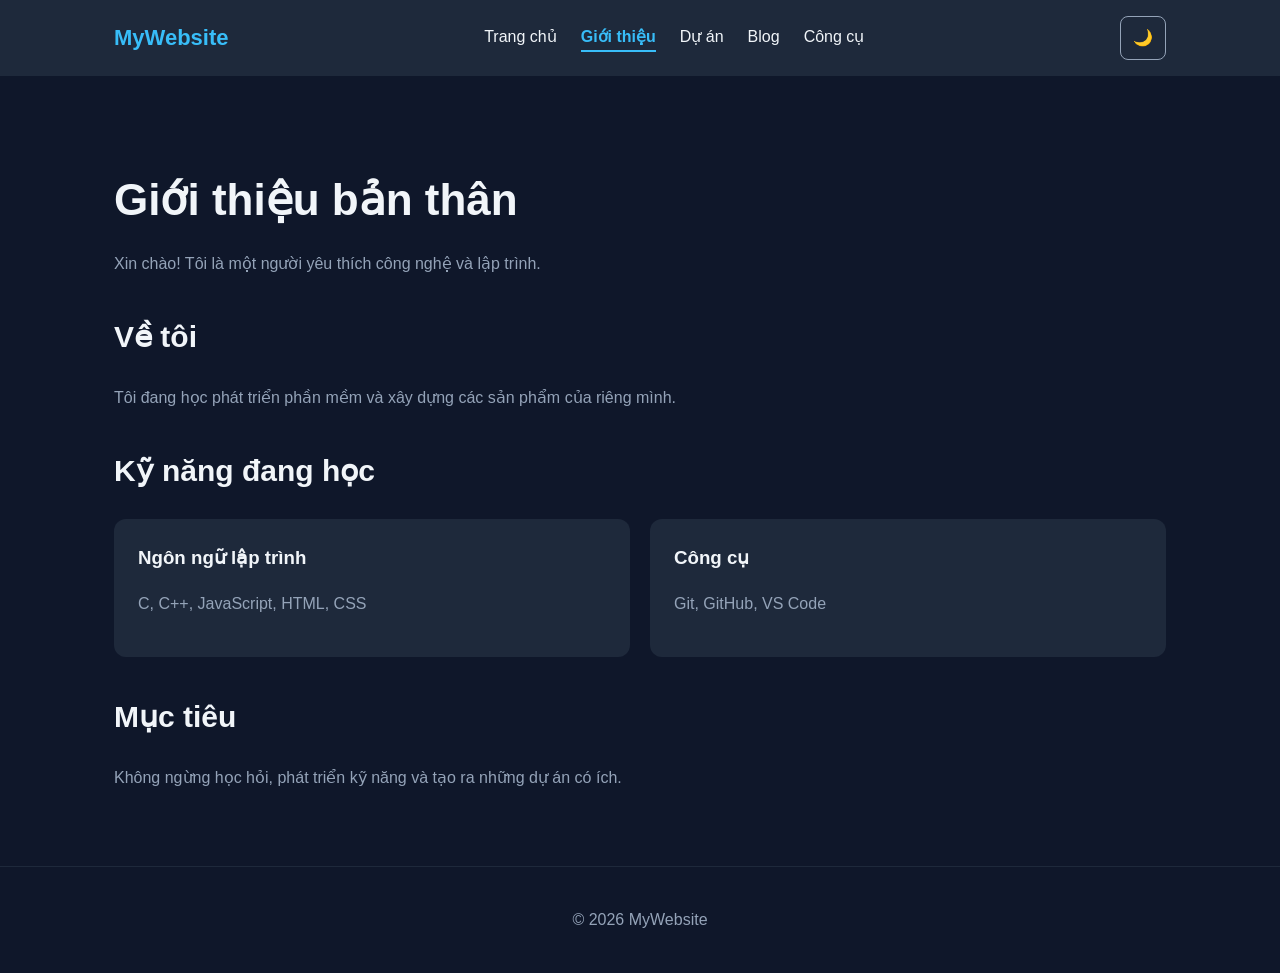
==== pages/about.html @ e5d515a2 "them cac page, cap nhat frontend va backend phu hop" ====
<!DOCTYPE html>
<html lang="vi">
<head>
    <meta charset="UTF-8">
    <meta name="viewport"
          content="width=device-width, initial-scale=1.0">
    <title>Giới thiệu | MyWebsite</title>
    <link rel="stylesheet" href="../css/style.css">
    <script src="../js/main.js" defer></script>
</head>
<body>
    <header class="header">
        <nav class="navbar" aria-label="Điều hướng chính">
            <a href="../index.html" class="logo">MyWebsite</a>

            <div class="nav-links">
                <a href="../index.html">Trang chủ</a>
                <a href="about.html">Giới thiệu</a>
                <a href="projects.html">Dự án</a>
                <a href="blog.html">Blog</a>
                <a href="tools.html">Công cụ</a>
            </div>

            <button id="theme-toggle"
                    type="button"
                    aria-label="Đổi giao diện">🌙</button>
        </nav>
    </header>

    <main class="section page-content">
        <h1>Giới thiệu bản thân</h1>
        <p>
            Xin chào! Tôi là một người yêu thích
            công nghệ và lập trình.
        </p>

        <h2>Về tôi</h2>
        <p>
            Tôi đang học phát triển phần mềm
            và xây dựng các sản phẩm của riêng mình.
        </p>

        <h2>Kỹ năng đang học</h2>
        <div class="card-grid">
            <article class="card">
                <h3>Ngôn ngữ lập trình</h3>
                <p>C, C++, JavaScript, HTML, CSS</p>
            </article>

            <article class="card">
                <h3>Công cụ</h3>
                <p>Git, GitHub, VS Code</p>
            </article>
        </div>

        <h2>Mục tiêu</h2>
        <p>
            Không ngừng học hỏi, phát triển kỹ năng
            và tạo ra những dự án có ích.
        </p>
    </main>

    <footer class="footer">
        <p>© <span id="year"></span> MyWebsite</p>
    </footer>
</body>
</html>
---- css/style.css ----
:root {
    --bg: #0f172a;
    --surface: #1e293b;
    --text: #f1f5f9;
    --muted: #94a3b8;
    --accent: #38bdf8;
}

body.light {
    --bg: #f8fafc;
    --surface: #e2e8f0;
    --text: #0f172a;
    --muted: #475569;
    --accent: #0284c7;
}

* {
    box-sizing: border-box;
}

html {
    scroll-behavior: smooth;
    scroll-padding-top: 90px;
}

body {
    margin: 0;
    font-family: Arial, sans-serif;
    background: var(--bg);
    color: var(--text);
    line-height: 1.6;
    transition: background 0.2s, color 0.2s;
}

a {
    color: inherit;
    text-decoration: none;
}

button, textarea {
    font: inherit;
}

/* Thanh điều hướng */
.header {
    position: sticky;
    top: 0;
    z-index: 10;
    background: var(--surface);
}

.navbar {
    max-width: 1100px;
    margin: auto;
    padding: 16px 24px;
    display: flex;
    align-items: center;
    justify-content: space-between;
    gap: 20px;
}

.logo {
    font-size: 22px;
    font-weight: bold;
    color: var(--accent);
}

.nav-links {
    display: flex;
    gap: 24px;
}

.nav-links a:hover {
    color: var(--accent);
}

#theme-toggle {
    border: 1px solid var(--muted);
    border-radius: 8px;
    background: transparent;
    color: var(--text);
    padding: 8px 12px;
    cursor: pointer;
}

/* Trang chủ */
.hero {
    min-height: 75vh;
    padding: 80px 24px;
    display: flex;
    flex-direction: column;
    align-items: center;
    justify-content: center;
    text-align: center;
}

.hero h1 {
    font-size: clamp(32px, 5vw, 56px);
    margin-bottom: 12px;
}

.hero span {
    color: var(--accent);
}

.hero p {
    max-width: 650px;
    color: var(--muted);
}

.btn {
    display: inline-block;
    padding: 12px 24px;
    margin-top: 20px;
    background: var(--accent);
    color: var(--bg);
    border-radius: 8px;
    font-weight: bold;
}

/* Các phần nội dung */
.section {
    max-width: 1100px;
    min-height: 250px;
    margin: auto;
    padding: 60px 24px;
}

.section h2 {
    font-size: 30px;
    margin-bottom: 24px;
}

.card-grid {
    display: grid;
    grid-template-columns: repeat(2, minmax(0, 1fr));
    gap: 20px;
}

.card {
    padding: 24px;
    background: var(--surface);
    border-radius: 12px;
}

.card h3 {
    margin-top: 0;
}

.card p {
    color: var(--muted);
}

textarea {
    width: 100%;
    min-height: 110px;
    padding: 12px;
    border: 1px solid var(--muted);
    border-radius: 8px;
    background: var(--bg);
    color: var(--text);
    resize: vertical;
}

.footer {
    text-align: center;
    padding: 24px;
    color: var(--muted);
    border-top: 1px solid var(--surface);
}

/* Giao diện điện thoại */
@media (max-width: 650px) {
    .navbar {
        flex-wrap: wrap;
    }

    .nav-links {
        order: 3;
        width: 100%;
        justify-content: center;
        gap: 14px;
        flex-wrap: wrap;
        font-size: 14px;
    }

    .card-grid {
        grid-template-columns: 1fr;
    }

    .hero {
        min-height: 60vh;
    }
}

@media (prefers-reduced-motion: reduce) {
    html {
        scroll-behavior: auto;
    }
}

/* Nội dung của các trang con */
.page-content {
    min-height: calc(100vh - 200px);
}

.page-content > h1 {
    font-size: clamp(32px, 5vw, 44px);
    margin-bottom: 12px;
}

.page-content > h2 {
    margin-top: 36px;
}

.page-content > p {
    color: var(--muted);
    max-width: 750px;
}

/* Thẻ dự án và bài viết */
.card {
    transition: transform 0.2s ease,
                box-shadow 0.2s ease;
}

.card-link {
    display: block;
}

.card-link:hover {
    transform: translateY(-4px);
    box-shadow: 0 8px 24px #00000020;
}

/* Nhãn công nghệ */
.tag {
    display: inline-block;
    padding: 4px 10px;
    margin: 4px 4px 0 0;
    background: var(--bg);
    color: var(--accent);
    border-radius: 6px;
    font-size: 13px;
}

/* Đánh dấu trang đang truy cập */
.nav-links a.active {
    color: var(--accent);
    font-weight: bold;
    border-bottom: 2px solid var(--accent);
}

/* Hiển thị khi dùng bàn phím */
a:focus-visible,
button:focus-visible,
textarea:focus-visible {
    outline: 2px solid var(--accent);
    outline-offset: 4px;
}

/* Giảm chuyển động theo tùy chọn hệ thống */
@media (prefers-reduced-motion: reduce) {
    .card {
        transition: none;
    }
}
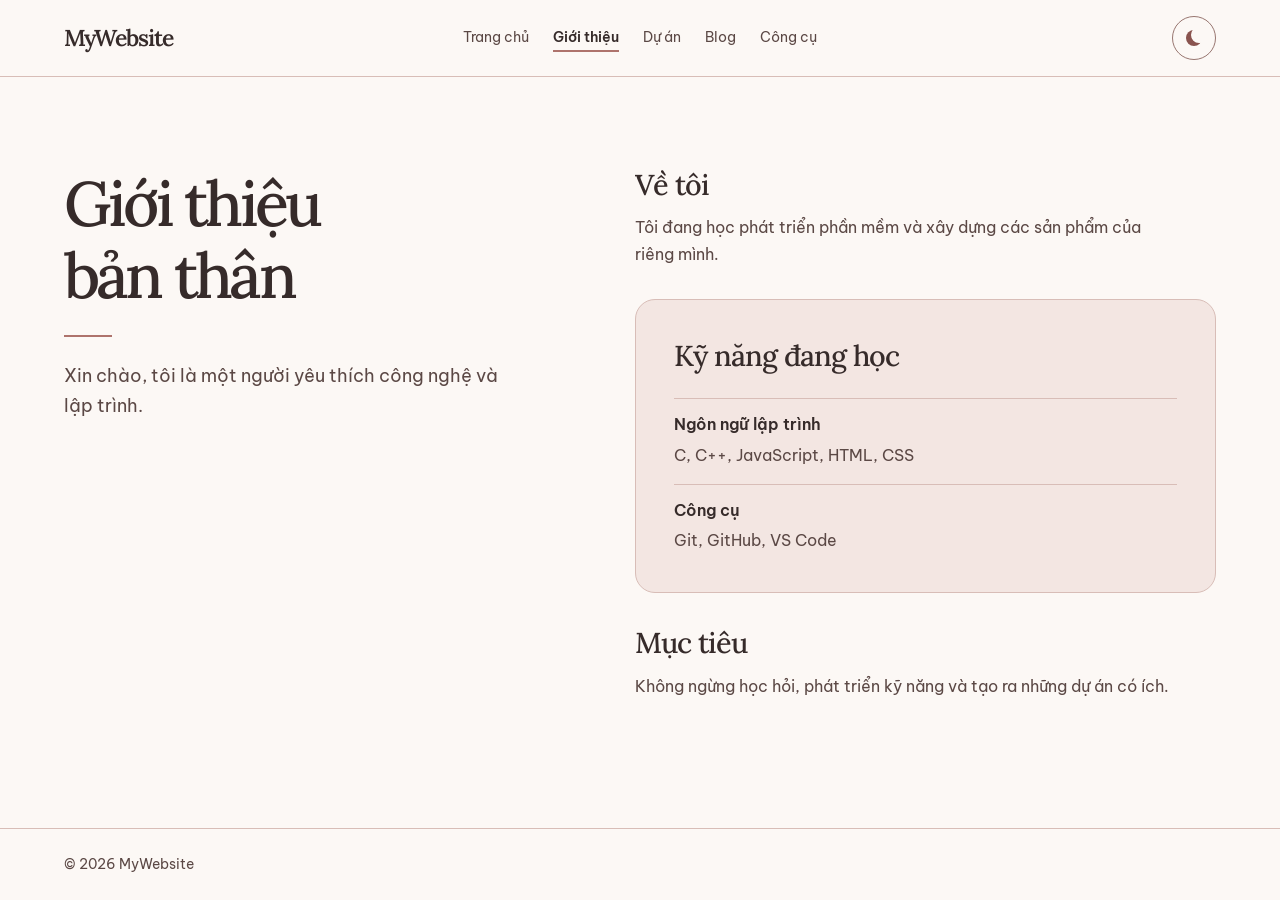
==== commit e181e312: "codex design lai" ====
--- a/pages/about.html
+++ b/pages/about.html
@@ -2,66 +2,73 @@
 <html lang="vi">
 <head>
     <meta charset="UTF-8">
-    <meta name="viewport"
-          content="width=device-width, initial-scale=1.0">
+    <meta name="viewport" content="width=device-width, initial-scale=1">
+    <meta name="description" content="Giới thiệu về tôi, các kỹ năng tôi đang học và mục tiêu của tôi.">
     <title>Giới thiệu | MyWebsite</title>
     <link rel="stylesheet" href="../css/style.css">
-    <script src="../js/main.js" defer></script>
+    <script src="../js/main.js"></script>
 </head>
 <body>
+    <a class="skip-link" href="#main">Đến nội dung chính</a>
+
     <header class="header">
-        <nav class="navbar" aria-label="Điều hướng chính">
+        <nav class="navbar wrap" aria-label="Điều hướng chính">
             <a href="../index.html" class="logo">MyWebsite</a>
 
             <div class="nav-links">
                 <a href="../index.html">Trang chủ</a>
-                <a href="about.html">Giới thiệu</a>
+                <a href="about.html" aria-current="page">Giới thiệu</a>
                 <a href="projects.html">Dự án</a>
                 <a href="blog.html">Blog</a>
                 <a href="tools.html">Công cụ</a>
             </div>
 
-            <button id="theme-toggle"
-                    type="button"
-                    aria-label="Đổi giao diện">🌙</button>
+            <button id="theme-toggle" class="theme-toggle" type="button"
+                    aria-label="Chế độ tối" aria-pressed="false" hidden>
+                <span class="theme-icon" aria-hidden="true"></span>
+            </button>
         </nav>
     </header>
 
-    <main class="section page-content">
-        <h1>Giới thiệu bản thân</h1>
-        <p>
-            Xin chào! Tôi là một người yêu thích
-            công nghệ và lập trình.
-        </p>
+    <main id="main" class="page wrap" tabindex="-1">
+        <section class="page-layout" aria-labelledby="page-title">
+            <div class="page-intro" data-enter>
+                <h1 id="page-title">Giới thiệu bản thân</h1>
+                <p class="lead">Xin chào, tôi là một người yêu thích công nghệ và lập trình.</p>
+            </div>
 
-        <h2>Về tôi</h2>
-        <p>
-            Tôi đang học phát triển phần mềm
-            và xây dựng các sản phẩm của riêng mình.
-        </p>
+            <div class="page-details">
+                <section class="editorial-entry">
+                    <h2>Về tôi</h2>
+                    <p>Tôi đang học phát triển phần mềm và xây dựng các sản phẩm của riêng mình.</p>
+                </section>
 
-        <h2>Kỹ năng đang học</h2>
-        <div class="card-grid">
-            <article class="card">
-                <h3>Ngôn ngữ lập trình</h3>
-                <p>C, C++, JavaScript, HTML, CSS</p>
-            </article>
+                <section class="panel editorial-entry">
+                    <h2>Kỹ năng đang học</h2>
+                    <dl class="skill-list">
+                        <div>
+                            <dt>Ngôn ngữ lập trình</dt>
+                            <dd>C, C++, JavaScript, HTML, CSS</dd>
+                        </div>
+                        <div>
+                            <dt>Công cụ</dt>
+                            <dd>Git, GitHub, VS Code</dd>
+                        </div>
+                    </dl>
+                </section>
 
-            <article class="card">
-                <h3>Công cụ</h3>
-                <p>Git, GitHub, VS Code</p>
-            </article>
-        </div>
-
-        <h2>Mục tiêu</h2>
-        <p>
-            Không ngừng học hỏi, phát triển kỹ năng
-            và tạo ra những dự án có ích.
-        </p>
+                <section class="editorial-entry">
+                    <h2>Mục tiêu</h2>
+                    <p>Không ngừng học hỏi, phát triển kỹ năng và tạo ra những dự án có ích.</p>
+                </section>
+            </div>
+        </section>
     </main>
 
     <footer class="footer">
-        <p>© <span id="year"></span> MyWebsite</p>
+        <div class="wrap">
+            <p>© <span id="year"></span> MyWebsite</p>
+        </div>
     </footer>
 </body>
 </html>
--- a/css/style.css
+++ b/css/style.css
@@ -1,268 +1,492 @@
-
-:root {
-    --bg: #0f172a;
-    --surface: #1e293b;
-    --text: #f1f5f9;
-    --muted: #94a3b8;
-    --accent: #38bdf8;
-}
-
-body.light {
-    --bg: #f8fafc;
-    --surface: #e2e8f0;
-    --text: #0f172a;
-    --muted: #475569;
-    --accent: #0284c7;
-}
-
-* {
-    box-sizing: border-box;
-}
-
-html {
-    scroll-behavior: smooth;
-    scroll-padding-top: 90px;
-}
-
-body {
-    margin: 0;
-    font-family: Arial, sans-serif;
-    background: var(--bg);
-    color: var(--text);
-    line-height: 1.6;
-    transition: background 0.2s, color 0.2s;
-}
-
-a {
-    color: inherit;
+/* Hallmark · shape: notebook contents · genre: editorial · theme: custom, Muted Rose (by request) · redesign: full · job: explore
+ * paper: #FCF8F5 · accent: #AE736C · display: Lora · body: Be Vietnam Pro · hero: greeting (home), introduction (inner pages)
+ * nav: edge-aligned · footer: colophon · imagery: live counter · signature: rose contents page · axes: light/roman-serif/warm · posture: restrained · v2.0.0 */
+/* Hallmark · pre-emit critique: P4 H5 E4 S4 R5 V4 · weakest: specificity; the existing four destinations form the contents page and the Tools page shows the working counter. */
+@import url("./fonts.css");
+@import url("./tokens.css");
+@import url("./base.css");
+
+.header {
+    border-block-end: 1px solid var(--color-rule);
+}
+
+.navbar {
+    display: grid;
+    grid-template-columns: 1fr auto 1fr;
+    align-items: center;
+    gap: var(--space-6);
+    min-block-size: 76px;
+}
+
+.logo {
+    justify-self: start;
+    display: inline-flex;
+    align-items: center;
+    min-block-size: var(--target);
+    font-family: var(--font-display);
+    font-size: 1.4375rem;
+    font-weight: 600;
+    letter-spacing: -0.045em;
     text-decoration: none;
-}
-
-button, textarea {
-    font: inherit;
-}
-
-/* Thanh điều hướng */
-.header {
-    position: sticky;
-    top: 0;
-    z-index: 10;
-    background: var(--surface);
-}
-
-.navbar {
-    max-width: 1100px;
-    margin: auto;
-    padding: 16px 24px;
-    display: flex;
-    align-items: center;
-    justify-content: space-between;
-    gap: 20px;
-}
-
-.logo {
-    font-size: 22px;
-    font-weight: bold;
-    color: var(--accent);
 }
 
 .nav-links {
     display: flex;
-    gap: 24px;
-}
-
-.nav-links a:hover {
-    color: var(--accent);
-}
-
-#theme-toggle {
-    border: 1px solid var(--muted);
-    border-radius: 8px;
+    align-items: center;
+    flex-wrap: wrap;
+    gap: var(--space-1) var(--space-6);
+}
+
+.nav-links a {
+    position: relative;
+    display: inline-flex;
+    align-items: center;
+    min-block-size: var(--target);
+    color: var(--color-muted);
+    font-size: var(--text-small);
+    text-decoration: none;
+}
+
+.nav-links a::after {
+    position: absolute;
+    inset: auto 0 var(--space-2);
+    border-block-end: 2px solid var(--color-accent);
+    content: "";
+    transform: scaleX(0);
+    transform-origin: left;
+    transition: transform var(--duration) var(--ease-out);
+}
+
+.nav-links a[aria-current="page"] {
+    color: var(--color-ink);
+    font-weight: 600;
+}
+
+.nav-links a:is([aria-current="page"], :focus-visible)::after {
+    transform: scaleX(1);
+}
+
+.theme-toggle {
+    justify-self: end;
+    display: grid;
+    place-items: center;
+    inline-size: var(--target);
+    block-size: var(--target);
+    padding: 0;
+    border: 1px solid var(--color-control);
+    border-radius: 50%;
     background: transparent;
-    color: var(--text);
-    padding: 8px 12px;
+    color: var(--color-action);
     cursor: pointer;
 }
 
-/* Trang chủ */
+.theme-icon {
+    inline-size: 16px;
+    block-size: 16px;
+    border-radius: 50%;
+    box-shadow: inset 5px -3px 0 0 currentColor;
+}
+
+[aria-pressed="true"] .theme-icon {
+    inline-size: 10px;
+    block-size: 10px;
+    background: currentColor;
+    box-shadow: 0 -8px 0 -4px currentColor, 0 8px 0 -4px currentColor,
+                8px 0 0 -4px currentColor, -8px 0 0 -4px currentColor,
+                6px 6px 0 -4px currentColor, -6px -6px 0 -4px currentColor,
+                6px -6px 0 -4px currentColor, -6px 6px 0 -4px currentColor;
+}
+
+.home {
+    display: grid;
+}
+
+.hero,
+.page-layout {
+    display: grid;
+    grid-template-columns: minmax(0, 1fr) minmax(0, 0.8fr);
+    gap: clamp(var(--space-10), 6vw, var(--space-20));
+}
+
 .hero {
-    min-height: 75vh;
-    padding: 80px 24px;
+    align-items: center;
+    padding-block: clamp(var(--space-12), 8vw, var(--space-24));
+}
+
+.hero h1 {
+    font-size: var(--text-hero);
+    line-height: 1.13;
+    letter-spacing: -0.065em;
+    text-wrap: initial;
+}
+
+.hero h1 span {
+    display: block;
+}
+
+.hero h1::after,
+.page-intro h1::after {
+    display: block;
+    inline-size: var(--space-12);
+    margin-block: var(--space-6);
+    border-block-end: 2px solid var(--color-accent);
+    content: "";
+}
+
+.lead {
+    max-inline-size: 38ch;
+    color: var(--color-muted);
+    font-size: var(--text-lead);
+    line-height: 1.7;
+}
+
+.btn {
+    display: inline-flex;
+    align-items: center;
+    justify-content: center;
+    gap: var(--space-3);
+    min-block-size: var(--target);
+    margin-block-start: var(--space-8);
+    padding: var(--space-3) var(--space-5);
+    border-radius: var(--radius-control);
+    background: var(--color-action);
+    color: var(--color-on-action);
+    font-size: var(--text-small);
+    font-weight: 600;
+    text-decoration: none;
+}
+
+.btn, .theme-toggle, .arrow {
+    transition: transform var(--duration) var(--ease-out);
+}
+
+.arrow {
+    position: relative;
+    flex: none;
+    inline-size: 16px;
+    block-size: 16px;
+}
+
+.arrow::before,
+.arrow::after {
+    position: absolute;
+    content: "";
+}
+
+.arrow::before {
+    inset: 7px 3px auto 1px;
+    border-block-start: 1.5px solid currentColor;
+}
+
+.arrow::after {
+    inset: 4px 3px auto auto;
+    inline-size: 7px;
+    block-size: 7px;
+    border-block-start: 1.5px solid currentColor;
+    border-inline-end: 1.5px solid currentColor;
+    transform: rotate(45deg);
+}
+
+.panel {
+    padding: clamp(var(--space-6), 3vw, var(--space-10));
+    border: 1px solid var(--color-rule);
+    border-radius: var(--radius-panel);
+    background: var(--color-paper-2);
+    color: var(--color-ink);
+}
+
+.contents h2 {
+    margin-block-end: var(--space-5);
+    font-size: var(--text-title);
+    letter-spacing: -0.035em;
+}
+
+.contents ul,
+.tag-list {
+    margin: 0;
+    padding: 0;
+    list-style: none;
+}
+
+.contents li {
+    border-block-start: 1px solid var(--color-rule);
+}
+
+.contents a {
     display: flex;
-    flex-direction: column;
-    align-items: center;
-    justify-content: center;
-    text-align: center;
-}
-
-.hero h1 {
-    font-size: clamp(32px, 5vw, 56px);
-    margin-bottom: 12px;
-}
-
-.hero span {
-    color: var(--accent);
-}
-
-.hero p {
-    max-width: 650px;
-    color: var(--muted);
-}
-
-.btn {
-    display: inline-block;
-    padding: 12px 24px;
-    margin-top: 20px;
-    background: var(--accent);
-    color: var(--bg);
-    border-radius: 8px;
-    font-weight: bold;
-}
-
-/* Các phần nội dung */
-.section {
-    max-width: 1100px;
-    min-height: 250px;
-    margin: auto;
-    padding: 60px 24px;
-}
-
-.section h2 {
-    font-size: 30px;
-    margin-bottom: 24px;
-}
-
-.card-grid {
-    display: grid;
-    grid-template-columns: repeat(2, minmax(0, 1fr));
-    gap: 20px;
-}
-
-.card {
-    padding: 24px;
-    background: var(--surface);
-    border-radius: 12px;
-}
-
-.card h3 {
-    margin-top: 0;
-}
-
-.card p {
-    color: var(--muted);
-}
-
-textarea {
-    width: 100%;
-    min-height: 110px;
-    padding: 12px;
-    border: 1px solid var(--muted);
-    border-radius: 8px;
-    background: var(--bg);
-    color: var(--text);
+    align-items: center;
+    justify-content: space-between;
+    gap: var(--space-4);
+    min-block-size: 68px;
+    padding-block: var(--space-4);
+    border-radius: var(--radius-control);
+    text-decoration: none;
+}
+
+.contents a h3 {
+    font-family: var(--font-body);
+    font-size: var(--text-body);
+    font-weight: 600;
+    line-height: inherit;
+}
+
+.contents a small {
+    display: block;
+    margin-block-start: var(--space-1);
+    color: var(--color-muted);
+    font-size: var(--text-small);
+}
+
+.contents .arrow {
+    margin-inline-end: var(--space-1);
+    color: var(--color-action);
+}
+
+.page {
+    display: grid;
+}
+
+.page-layout {
+    padding-block: clamp(var(--space-12), 7vw, var(--space-24));
+    grid-template-columns: minmax(0, 0.85fr) minmax(0, 1fr);
+    align-items: start;
+    align-content: start;
+}
+
+.page-intro h1 {
+    font-size: var(--text-page);
+    line-height: 1.15;
+    letter-spacing: -0.06em;
+}
+
+.page-details {
+    display: grid;
+    gap: var(--space-8);
+    min-inline-size: 0;
+}
+
+.editorial-entry h2 {
+    margin-block-end: var(--space-3);
+    font-size: var(--text-title);
+    letter-spacing: -0.035em;
+}
+
+.editorial-entry p {
+    max-inline-size: 54ch;
+    color: var(--color-muted);
+}
+
+.ruled-entry {
+    padding-block-start: var(--space-6);
+    border-block-start: 1px solid var(--color-rule);
+}
+
+.skill-list {
+    display: grid;
+    gap: var(--space-4);
+    margin: var(--space-6) 0 0;
+}
+
+.skill-list > div {
+    display: grid;
+    gap: var(--space-1);
+    padding-block-start: var(--space-3);
+    border-block-start: 1px solid var(--color-rule);
+}
+
+.skill-list dt {
+    font-weight: 600;
+}
+
+.skill-list dd {
+    margin: 0;
+    color: var(--color-muted);
+}
+
+.tag-list {
+    display: flex;
+    flex-wrap: wrap;
+    gap: var(--space-2);
+    margin-block-start: var(--space-5);
+}
+
+.tag-list li {
+    padding: var(--space-1) var(--space-3);
+    border: 1px solid var(--color-rule);
+    border-radius: var(--radius-control);
+    background: var(--color-paper-2);
+    color: var(--color-action);
+    font-size: var(--text-caption);
+}
+
+.panel .tag-list li {
+    background: var(--color-paper);
+    color: var(--color-action);
+}
+
+.counter label {
+    display: block;
+    margin-block: var(--space-6) var(--space-2);
+    font-weight: 600;
+}
+
+.counter textarea {
+    display: block;
+    inline-size: 100%;
+    min-block-size: 164px;
+    padding: var(--space-4);
+    border: 1px solid var(--color-control);
+    border-radius: var(--radius-control);
+    background: var(--color-paper);
+    color: var(--color-ink);
     resize: vertical;
 }
 
+.counter textarea::placeholder {
+    color: var(--color-muted);
+    opacity: 1;
+}
+
+.counter textarea:disabled {
+    background: var(--color-paper-2);
+    color: var(--color-muted);
+    cursor: not-allowed;
+}
+
+.counter .counter-status {
+    display: flex;
+    align-items: baseline;
+    gap: var(--space-2);
+    margin-block-start: var(--space-4);
+}
+
+.counter output {
+    color: var(--color-ink);
+    font-size: 1.125rem;
+    font-weight: 600;
+    font-variant-numeric: tabular-nums;
+}
+
 .footer {
-    text-align: center;
-    padding: 24px;
-    color: var(--muted);
-    border-top: 1px solid var(--surface);
-}
-
-/* Giao diện điện thoại */
-@media (max-width: 650px) {
+    border-block-start: 1px solid var(--color-rule);
+    color: var(--color-muted);
+    font-size: var(--text-small);
+}
+
+.footer .wrap {
+    padding-block: var(--space-6);
+}
+
+.btn:active,
+.theme-toggle:active {
+    transform: translateY(1px);
+}
+
+@media (hover: hover) and (pointer: fine) {
+    .logo:hover,
+    .nav-links a:hover {
+        color: var(--color-action);
+    }
+
+    .nav-links a:hover::after {
+        transform: scaleX(1);
+    }
+
+    .btn:hover {
+        background: var(--color-action-hover);
+    }
+
+    .theme-toggle:hover {
+        background: var(--color-hover);
+    }
+
+    .btn:hover:not(:active),
+    .theme-toggle:hover:not(:active) {
+        transform: translateY(-1px);
+    }
+
+    .contents a:hover h3 {
+        text-decoration: underline;
+        text-underline-offset: 0.24em;
+    }
+
+    .contents a:hover .arrow,
+    .btn:hover .arrow {
+        transform: translateX(3px);
+    }
+}
+
+@media (max-width: 58rem) {
+    .hero,
+    .page-layout {
+        gap: var(--space-10);
+    }
+
+    .hero h1 {
+        font-size: clamp(2.5rem, 5.6vw, 4rem);
+    }
+}
+
+@media (max-width: 46rem) {
     .navbar {
-        flex-wrap: wrap;
+        grid-template-columns: 1fr auto;
+        gap: var(--space-1) var(--space-4);
+        padding-block-start: var(--space-2);
     }
 
     .nav-links {
-        order: 3;
-        width: 100%;
-        justify-content: center;
-        gap: 14px;
-        flex-wrap: wrap;
-        font-size: 14px;
-    }
-
-    .card-grid {
-        grid-template-columns: 1fr;
-    }
-
-    .hero {
-        min-height: 60vh;
+        grid-area: 2 / 1 / 3 / -1;
+        justify-content: space-between;
+        gap: 0 var(--space-2);
+    }
+
+    .theme-toggle {
+        grid-area: 1 / 2;
+    }
+
+    .hero,
+    .page-layout {
+        grid-template-columns: minmax(0, 1fr);
+    }
+
+    .hero h1 {
+        font-size: clamp(2.5rem, 10.6vw, 4.25rem);
+    }
+
+    .contents a {
+        padding-block: var(--space-3);
+    }
+}
+
+@media (prefers-reduced-motion: no-preference) {
+    [data-enter] {
+        animation: enter 420ms var(--ease-out) both;
+    }
+}
+
+@keyframes enter {
+    from {
+        opacity: 0.65;
+        transform: translateY(6px);
+    }
+    to {
+        opacity: 1;
+        transform: none;
     }
 }
 
 @media (prefers-reduced-motion: reduce) {
-    html {
-        scroll-behavior: auto;
-    }
-}
-
-/* Nội dung của các trang con */
-.page-content {
-    min-height: calc(100vh - 200px);
-}
-
-.page-content > h1 {
-    font-size: clamp(32px, 5vw, 44px);
-    margin-bottom: 12px;
-}
-
-.page-content > h2 {
-    margin-top: 36px;
-}
-
-.page-content > p {
-    color: var(--muted);
-    max-width: 750px;
-}
-
-/* Thẻ dự án và bài viết */
-.card {
-    transition: transform 0.2s ease,
-                box-shadow 0.2s ease;
-}
-
-.card-link {
-    display: block;
-}
-
-.card-link:hover {
-    transform: translateY(-4px);
-    box-shadow: 0 8px 24px #00000020;
-}
-
-/* Nhãn công nghệ */
-.tag {
-    display: inline-block;
-    padding: 4px 10px;
-    margin: 4px 4px 0 0;
-    background: var(--bg);
-    color: var(--accent);
-    border-radius: 6px;
-    font-size: 13px;
-}
-
-/* Đánh dấu trang đang truy cập */
-.nav-links a.active {
-    color: var(--accent);
-    font-weight: bold;
-    border-bottom: 2px solid var(--accent);
-}
-
-/* Hiển thị khi dùng bàn phím */
-a:focus-visible,
-button:focus-visible,
-textarea:focus-visible {
-    outline: 2px solid var(--accent);
-    outline-offset: 4px;
-}
-
-/* Giảm chuyển động theo tùy chọn hệ thống */
-@media (prefers-reduced-motion: reduce) {
-    .card {
-        transition: none;
-    }
-}
+    *, *::before, *::after {
+        animation: none !important;
+        transition: none !important;
+    }
+
+    .btn:active,
+    .theme-toggle:active,
+    .btn:hover:not(:active),
+    .theme-toggle:hover:not(:active),
+    .contents a:hover .arrow,
+    .btn:hover .arrow {
+        transform: none;
+    }
+}
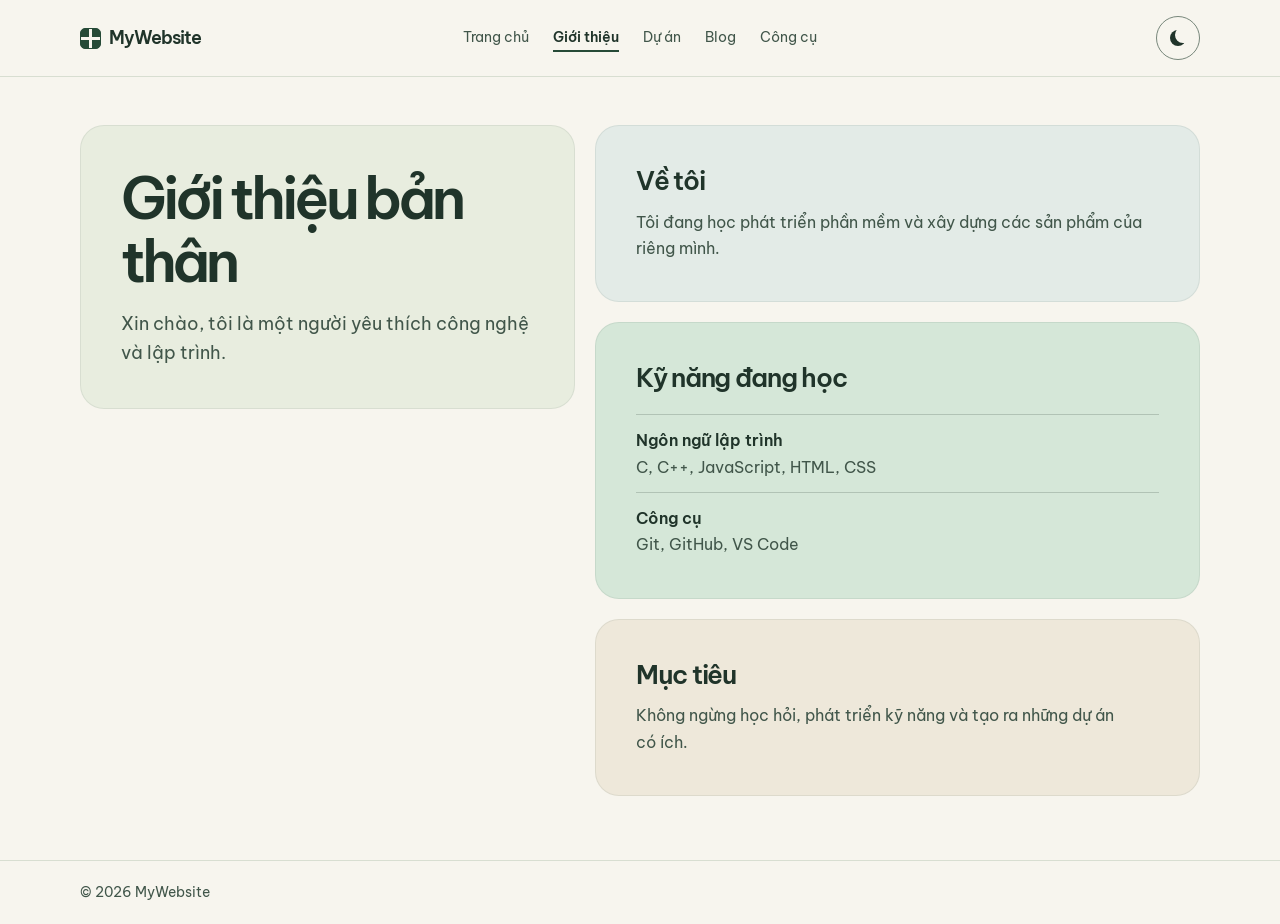
==== commit d000c978: "sua giao dien" ====
--- a/pages/about.html
+++ b/pages/about.html
@@ -13,7 +13,10 @@
 
     <header class="header">
         <nav class="navbar wrap" aria-label="Điều hướng chính">
-            <a href="../index.html" class="logo">MyWebsite</a>
+            <a href="../index.html" class="logo">
+                <span class="logo-mark" aria-hidden="true"></span>
+                MyWebsite
+            </a>
 
             <div class="nav-links">
                 <a href="../index.html">Trang chủ</a>
@@ -32,18 +35,18 @@
 
     <main id="main" class="page wrap" tabindex="-1">
         <section class="page-layout" aria-labelledby="page-title">
-            <div class="page-intro" data-enter>
+            <div class="tile tile--sage page-intro" data-enter>
                 <h1 id="page-title">Giới thiệu bản thân</h1>
                 <p class="lead">Xin chào, tôi là một người yêu thích công nghệ và lập trình.</p>
             </div>
 
             <div class="page-details">
-                <section class="editorial-entry">
+                <section class="tile tile--mint page-entry">
                     <h2>Về tôi</h2>
                     <p>Tôi đang học phát triển phần mềm và xây dựng các sản phẩm của riêng mình.</p>
                 </section>
 
-                <section class="panel editorial-entry">
+                <section class="tile tile--green page-entry">
                     <h2>Kỹ năng đang học</h2>
                     <dl class="skill-list">
                         <div>
@@ -57,7 +60,7 @@
                     </dl>
                 </section>
 
-                <section class="editorial-entry">
+                <section class="tile tile--sand page-entry">
                     <h2>Mục tiêu</h2>
                     <p>Không ngừng học hỏi, phát triển kỹ năng và tạo ra những dự án có ích.</p>
                 </section>
--- a/css/style.css
+++ b/css/style.css
@@ -1,7 +1,3 @@
-/* Hallmark · shape: notebook contents · genre: editorial · theme: custom, Muted Rose (by request) · redesign: full · job: explore
- * paper: #FCF8F5 · accent: #AE736C · display: Lora · body: Be Vietnam Pro · hero: greeting (home), introduction (inner pages)
- * nav: edge-aligned · footer: colophon · imagery: live counter · signature: rose contents page · axes: light/roman-serif/warm · posture: restrained · v2.0.0 */
-/* Hallmark · pre-emit critique: P4 H5 E4 S4 R5 V4 · weakest: specificity; the existing four destinations form the contents page and the Tools page shows the working counter. */
 @import url("./fonts.css");
 @import url("./tokens.css");
 @import url("./base.css");
@@ -19,22 +15,34 @@
 }
 
 .logo {
+    display: inline-flex;
     justify-self: start;
-    display: inline-flex;
-    align-items: center;
+    align-items: center;
+    gap: var(--space-2);
     min-block-size: var(--target);
-    font-family: var(--font-display);
-    font-size: 1.4375rem;
+    font-size: 1.125rem;
     font-weight: 600;
-    letter-spacing: -0.045em;
+    letter-spacing: -0.055em;
     text-decoration: none;
+    white-space: nowrap;
+}
+
+.logo-mark {
+    flex: none;
+    inline-size: 21px;
+    block-size: 21px;
+    border: 1px solid var(--color-action);
+    border-radius: 5px;
+    background: linear-gradient(90deg, transparent 41%, var(--color-paper) 41% 58%, transparent 58%),
+                linear-gradient(transparent 41%, var(--color-paper) 41% 58%, transparent 58%),
+                var(--color-action);
 }
 
 .nav-links {
     display: flex;
     align-items: center;
     flex-wrap: wrap;
-    gap: var(--space-1) var(--space-6);
+    gap: 0 clamp(var(--space-3), 2.2vw, var(--space-6));
 }
 
 .nav-links a {
@@ -50,7 +58,7 @@
 .nav-links a::after {
     position: absolute;
     inset: auto 0 var(--space-2);
-    border-block-end: 2px solid var(--color-accent);
+    border-block-end: 2px solid var(--color-action);
     content: "";
     transform: scaleX(0);
     transform-origin: left;
@@ -66,17 +74,22 @@
     transform: scaleX(1);
 }
 
-.theme-toggle {
-    justify-self: end;
-    display: grid;
+.theme-toggle,
+.link-icon {
+    display: inline-grid;
     place-items: center;
+    flex: none;
     inline-size: var(--target);
     block-size: var(--target);
     padding: 0;
     border: 1px solid var(--color-control);
     border-radius: 50%;
     background: transparent;
-    color: var(--color-action);
+    color: var(--color-ink);
+}
+
+.theme-toggle {
+    justify-self: end;
     cursor: pointer;
 }
 
@@ -97,47 +110,80 @@
                 6px -6px 0 -4px currentColor, -6px 6px 0 -4px currentColor;
 }
 
-.home {
-    display: grid;
-}
-
-.hero,
+.home,
+.page {
+    --grid-gap: clamp(var(--space-3), 1.6vw, var(--space-5));
+    padding-block: clamp(var(--space-5), 4vw, var(--space-12)) clamp(var(--space-8), 5vw, var(--space-16));
+}
+
+.bento-grid,
 .page-layout {
     display: grid;
-    grid-template-columns: minmax(0, 1fr) minmax(0, 0.8fr);
-    gap: clamp(var(--space-10), 6vw, var(--space-20));
-}
-
-.hero {
-    align-items: center;
-    padding-block: clamp(var(--space-12), 8vw, var(--space-24));
-}
-
-.hero h1 {
+    grid-template-columns: minmax(0, 1.2fr) minmax(0, 1fr);
+    gap: var(--grid-gap);
+}
+
+.tile {
+    min-inline-size: 0;
+    padding: clamp(var(--space-5), 3.3vw, var(--space-10));
+    border: 1px solid color-mix(in srgb, var(--color-ink) 8%, transparent);
+    border-radius: var(--radius-panel);
+    background: var(--tile-fill);
+    scroll-margin-block-start: var(--space-4);
+}
+
+.tile--sage { --tile-fill: var(--color-sage); }
+.tile--green { --tile-fill: var(--color-green); }
+.tile--sand { --tile-fill: var(--color-sand); }
+.tile--mint { --tile-fill: var(--color-mint); }
+
+.tile:target {
+    border-color: var(--color-action);
+}
+
+.tile-link {
+    display: block;
+    text-decoration: none;
+    transition: transform var(--duration) var(--ease-out), border-color var(--duration) var(--ease-out);
+}
+
+.tile-head {
+    display: flex;
+    justify-content: space-between;
+    align-items: center;
+    gap: var(--space-3);
+}
+
+.eyebrow {
+    color: var(--color-action);
+    font-size: var(--text-caption);
+    font-weight: 600;
+}
+
+.home-intro {
+    display: flex;
+    flex-direction: column;
+    align-items: flex-start;
+    justify-content: center;
+    min-block-size: clamp(320px, 32vw, 430px);
+}
+
+.home-intro h1,
+.page-intro h1 {
     font-size: var(--text-hero);
-    line-height: 1.13;
-    letter-spacing: -0.065em;
-    text-wrap: initial;
-}
-
-.hero h1 span {
-    display: block;
-}
-
-.hero h1::after,
-.page-intro h1::after {
-    display: block;
-    inline-size: var(--space-12);
-    margin-block: var(--space-6);
-    border-block-end: 2px solid var(--color-accent);
-    content: "";
+    line-height: 1.1;
+    letter-spacing: -0.075em;
+    text-wrap: wrap;
+}
+
+.home-intro h1 {
+    margin-block: var(--space-4) var(--space-5);
 }
 
 .lead {
     max-inline-size: 38ch;
     color: var(--color-muted);
-    font-size: var(--text-lead);
-    line-height: 1.7;
+    font-size: clamp(1rem, 1.6vw, 1.125rem);
 }
 
 .btn {
@@ -146,8 +192,8 @@
     justify-content: center;
     gap: var(--space-3);
     min-block-size: var(--target);
-    margin-block-start: var(--space-8);
-    padding: var(--space-3) var(--space-5);
+    margin-block-start: var(--space-6);
+    padding: var(--space-2) var(--space-4);
     border-radius: var(--radius-control);
     background: var(--color-action);
     color: var(--color-on-action);
@@ -156,12 +202,16 @@
     text-decoration: none;
 }
 
-.btn, .theme-toggle, .arrow {
-    transition: transform var(--duration) var(--ease-out);
+.btn,
+.theme-toggle,
+.link-icon,
+.arrow {
+    transition: transform var(--duration) var(--ease-out), background-color var(--duration) var(--ease-out);
 }
 
 .arrow {
     position: relative;
+    display: inline-block;
     flex: none;
     inline-size: 16px;
     block-size: 16px;
@@ -187,184 +237,235 @@
     transform: rotate(45deg);
 }
 
-.panel {
-    padding: clamp(var(--space-6), 3vw, var(--space-10));
-    border: 1px solid var(--color-rule);
-    border-radius: var(--radius-panel);
-    background: var(--color-paper-2);
-    color: var(--color-ink);
-}
-
-.contents h2 {
-    margin-block-end: var(--space-5);
+.arrow--diagonal {
+    rotate: -45deg;
+}
+
+.featured-project {
+    position: relative;
+    isolation: isolate;
+    overflow: hidden;
+}
+
+.featured-project .tile-head .link-icon {
+    position: relative;
+    z-index: 1;
+}
+
+.featured-project h2 {
+    margin-block: clamp(var(--space-3), 3vw, var(--space-8)) var(--space-3);
+    font-size: clamp(2.25rem, 4.6vw, 4rem);
+    line-height: 1.04;
+    letter-spacing: -0.075em;
+    text-wrap: wrap;
+}
+
+.featured-project > p {
+    max-inline-size: 19ch;
+    color: var(--color-muted);
+    font-size: var(--text-small);
+}
+
+/* A small rendering of this portfolio's layout inside its project tile. */
+.project-preview {
+    --preview-line: color-mix(in srgb, var(--color-ink) 32%, transparent);
+    position: absolute;
+    z-index: -1;
+    inset-inline-end: calc(-1 * var(--space-6));
+    inset-block-end: calc(-1 * var(--space-5));
+    inline-size: 53%;
+    padding: var(--space-2);
+    border: 1px solid var(--color-control);
+    border-radius: var(--radius-control);
+    background: var(--color-paper);
+    box-shadow: 0 12px 32px color-mix(in srgb, var(--color-ink) 12%, transparent);
+    transition: transform var(--duration) var(--ease-out);
+}
+
+.preview-toolbar {
+    display: flex;
+    gap: 4px;
+    padding: var(--space-1) var(--space-1) var(--space-2);
+    border-block-end: 1px solid var(--color-rule);
+}
+
+.preview-toolbar i {
+    inline-size: 4px;
+    block-size: 4px;
+    border-radius: 50%;
+    background: var(--preview-line);
+}
+
+.preview-grid {
+    display: grid;
+    grid-template-columns: 1.2fr 1fr;
+    gap: var(--space-1);
+    padding-block-start: var(--space-2);
+}
+
+.preview-grid > span {
+    display: flex;
+    flex-direction: column;
+    justify-content: center;
+    gap: var(--space-1);
+    min-block-size: clamp(32px, 5vw, 66px);
+    padding: var(--space-2);
+    border-radius: 5px;
+}
+
+.preview-grid i {
+    display: block;
+    inline-size: 72%;
+    block-size: 3px;
+    border-radius: 2px;
+    background: var(--preview-line);
+}
+
+.preview-grid i:last-child { inline-size: 42%; }
+.preview-intro { background: var(--color-sage); }
+.preview-project { background: var(--color-green); }
+.preview-tool { background: var(--color-sand); }
+.preview-blog { background: var(--color-mint); }
+
+.home-tool h2,
+.featured-post h2,
+.page-entry h2 {
     font-size: var(--text-title);
-    letter-spacing: -0.035em;
-}
-
-.contents ul,
-.tag-list {
-    margin: 0;
-    padding: 0;
-    list-style: none;
-}
-
-.contents li {
-    border-block-start: 1px solid var(--color-rule);
-}
-
-.contents a {
-    display: flex;
-    align-items: center;
-    justify-content: space-between;
-    gap: var(--space-4);
-    min-block-size: 68px;
-    padding-block: var(--space-4);
-    border-radius: var(--radius-control);
-    text-decoration: none;
-}
-
-.contents a h3 {
-    font-family: var(--font-body);
-    font-size: var(--text-body);
-    font-weight: 600;
-    line-height: inherit;
-}
-
-.contents a small {
-    display: block;
-    margin-block-start: var(--space-1);
-    color: var(--color-muted);
-    font-size: var(--text-small);
-}
-
-.contents .arrow {
-    margin-inline-end: var(--space-1);
-    color: var(--color-action);
-}
-
-.page {
+    line-height: 1.2;
+    letter-spacing: -0.05em;
+}
+
+.home-tool h2,
+.featured-post h2 {
+    margin-block: var(--space-3) var(--space-2);
+}
+
+.featured-post h2 {
+    max-inline-size: 20ch;
+    text-wrap: wrap;
+}
+
+.featured-post > p,
+.page-entry p {
+    max-inline-size: 55ch;
+    color: var(--color-muted);
+}
+
+.counter-inline {
     display: grid;
-}
-
-.page-layout {
-    padding-block: clamp(var(--space-12), 7vw, var(--space-24));
-    grid-template-columns: minmax(0, 0.85fr) minmax(0, 1fr);
-    align-items: start;
-    align-content: start;
-}
-
-.page-intro h1 {
-    font-size: var(--text-page);
-    line-height: 1.15;
-    letter-spacing: -0.06em;
-}
-
-.page-details {
-    display: grid;
-    gap: var(--space-8);
-    min-inline-size: 0;
-}
-
-.editorial-entry h2 {
-    margin-block-end: var(--space-3);
-    font-size: var(--text-title);
-    letter-spacing: -0.035em;
-}
-
-.editorial-entry p {
-    max-inline-size: 54ch;
-    color: var(--color-muted);
-}
-
-.ruled-entry {
-    padding-block-start: var(--space-6);
-    border-block-start: 1px solid var(--color-rule);
-}
-
-.skill-list {
-    display: grid;
-    gap: var(--space-4);
-    margin: var(--space-6) 0 0;
-}
-
-.skill-list > div {
-    display: grid;
-    gap: var(--space-1);
-    padding-block-start: var(--space-3);
-    border-block-start: 1px solid var(--color-rule);
-}
-
-.skill-list dt {
-    font-weight: 600;
-}
-
-.skill-list dd {
-    margin: 0;
-    color: var(--color-muted);
-}
-
-.tag-list {
-    display: flex;
-    flex-wrap: wrap;
-    gap: var(--space-2);
-    margin-block-start: var(--space-5);
-}
-
-.tag-list li {
-    padding: var(--space-1) var(--space-3);
-    border: 1px solid var(--color-rule);
-    border-radius: var(--radius-control);
-    background: var(--color-paper-2);
-    color: var(--color-action);
-    font-size: var(--text-caption);
-}
-
-.panel .tag-list li {
-    background: var(--color-paper);
-    color: var(--color-action);
-}
-
-.counter label {
-    display: block;
-    margin-block: var(--space-6) var(--space-2);
-    font-weight: 600;
-}
-
-.counter textarea {
+    grid-template-columns: minmax(0, 1fr) auto;
+    align-items: center;
+    gap: var(--space-3);
+    max-inline-size: 450px;
+    margin-block-start: var(--space-4);
+}
+
+.counter :is(input, textarea) {
     display: block;
     inline-size: 100%;
-    min-block-size: 164px;
-    padding: var(--space-4);
+    min-inline-size: 0;
+    min-block-size: var(--target);
+    padding: var(--space-2) var(--space-3);
     border: 1px solid var(--color-control);
     border-radius: var(--radius-control);
     background: var(--color-paper);
     color: var(--color-ink);
-    resize: vertical;
-}
-
-.counter textarea::placeholder {
+}
+
+.counter :is(input, textarea)::placeholder {
     color: var(--color-muted);
     opacity: 1;
 }
 
-.counter textarea:disabled {
-    background: var(--color-paper-2);
-    color: var(--color-muted);
-    cursor: not-allowed;
-}
-
-.counter .counter-status {
-    display: flex;
-    align-items: baseline;
-    gap: var(--space-2);
-    margin-block-start: var(--space-4);
-}
-
 .counter output {
+    min-inline-size: 2.5ch;
     color: var(--color-ink);
     font-size: 1.125rem;
     font-weight: 600;
     font-variant-numeric: tabular-nums;
+    text-align: end;
+}
+
+.counter-inline output {
+    font-size: clamp(1.375rem, 2.5vw, 1.875rem);
+    line-height: 1;
+}
+
+.counter noscript p {
+    margin-block-start: var(--space-3);
+    color: var(--color-muted);
+    font-size: var(--text-small);
+}
+
+.page-layout {
+    grid-template-columns: minmax(0, 0.9fr) minmax(0, 1.1fr);
+    align-items: start;
+}
+
+.page-intro h1 {
+    margin-block-end: var(--space-4);
+    font-size: var(--text-page);
+}
+
+.page-details {
+    display: grid;
+    gap: var(--grid-gap);
+    min-inline-size: 0;
+}
+
+.page-entry h2 {
+    margin-block-end: var(--space-3);
+}
+
+.skill-list {
+    display: grid;
+    gap: var(--space-3);
+    margin: var(--space-5) 0 0;
+}
+
+.skill-list > div {
+    padding-block-start: var(--space-3);
+    border-block-start: 1px solid color-mix(in srgb, var(--color-ink) 20%, transparent);
+}
+
+.skill-list dt { font-weight: 600; }
+.skill-list dd { margin: 0; color: var(--color-muted); }
+
+.tag-list {
+    display: flex;
+    flex-wrap: wrap;
+    gap: var(--space-2);
+    margin: var(--space-5) 0 0;
+    padding: 0;
+    list-style: none;
+}
+
+.tag-list li {
+    padding: var(--space-1) var(--space-3);
+    border: 1px solid color-mix(in srgb, var(--color-ink) 16%, transparent);
+    border-radius: var(--radius-control);
+    background: var(--color-paper);
+    color: var(--color-action);
+    font-size: var(--text-caption);
+}
+
+.page-entry.counter label {
+    display: block;
+    margin-block: var(--space-5) var(--space-2);
+    font-weight: 600;
+}
+
+.counter textarea {
+    min-block-size: 152px;
+    padding: var(--space-3);
+    resize: vertical;
+}
+
+.counter .counter-status {
+    display: flex;
+    align-items: baseline;
+    gap: var(--space-2);
+    margin-block-start: var(--space-4);
 }
 
 .footer {
@@ -374,16 +475,10 @@
 }
 
 .footer .wrap {
-    padding-block: var(--space-6);
-}
-
-.btn:active,
-.theme-toggle:active {
-    transform: translateY(1px);
+    padding-block: var(--space-5);
 }
 
 @media (hover: hover) and (pointer: fine) {
-    .logo:hover,
     .nav-links a:hover {
         color: var(--color-action);
     }
@@ -394,67 +489,79 @@
 
     .btn:hover {
         background: var(--color-action-hover);
-    }
-
+        transform: translateY(-1px);
+    }
+
+    .tile-link:hover {
+        border-color: var(--color-control);
+        transform: translateY(-2px);
+    }
+
+    .featured-project:hover .project-preview {
+        transform: translate(-3px, -3px);
+    }
+
+    .tile-link:hover .link-icon,
+    a.link-icon:hover,
     .theme-toggle:hover {
         background: var(--color-hover);
     }
 
-    .btn:hover:not(:active),
-    .theme-toggle:hover:not(:active) {
-        transform: translateY(-1px);
-    }
-
-    .contents a:hover h3 {
-        text-decoration: underline;
-        text-underline-offset: 0.24em;
-    }
-
-    .contents a:hover .arrow,
+    .tile-link:hover .arrow--diagonal,
+    a.link-icon:hover .arrow--diagonal,
     .btn:hover .arrow {
         transform: translateX(3px);
     }
 }
 
-@media (max-width: 58rem) {
-    .hero,
-    .page-layout {
-        gap: var(--space-10);
-    }
-
-    .hero h1 {
-        font-size: clamp(2.5rem, 5.6vw, 4rem);
-    }
+.btn:active,
+.theme-toggle:active,
+a.link-icon:active {
+    transform: translateY(1px);
 }
 
 @media (max-width: 46rem) {
     .navbar {
         grid-template-columns: 1fr auto;
-        gap: var(--space-1) var(--space-4);
+        gap: 0 var(--space-3);
         padding-block-start: var(--space-2);
     }
 
     .nav-links {
         grid-area: 2 / 1 / 3 / -1;
-        justify-content: space-between;
-        gap: 0 var(--space-2);
+        justify-content: start;
+        column-gap: clamp(9px, 3vw, 20px);
     }
 
     .theme-toggle {
         grid-area: 1 / 2;
     }
 
-    .hero,
+    .bento-grid,
     .page-layout {
         grid-template-columns: minmax(0, 1fr);
     }
 
-    .hero h1 {
-        font-size: clamp(2.5rem, 10.6vw, 4.25rem);
-    }
-
-    .contents a {
-        padding-block: var(--space-3);
+    .home-intro {
+        min-block-size: 290px;
+    }
+
+    .home-intro h1 {
+        font-size: clamp(2.125rem, 8.4vw, 3.5rem);
+    }
+
+    .featured-project {
+        min-block-size: 228px;
+    }
+
+    .project-preview {
+        inline-size: min(46%, 235px);
+    }
+}
+
+@media (max-width: 23rem) {
+    .nav-links a {
+        font-size: 0.75rem;
     }
 }
 
@@ -465,27 +572,22 @@
 }
 
 @keyframes enter {
-    from {
-        opacity: 0.65;
-        transform: translateY(6px);
-    }
-    to {
-        opacity: 1;
-        transform: none;
-    }
+    from { opacity: 0.7; translate: 0 6px; }
+    to { opacity: 1; translate: 0 0; }
 }
 
 @media (prefers-reduced-motion: reduce) {
     *, *::before, *::after {
-        animation: none !important;
-        transition: none !important;
-    }
-
-    .btn:active,
+        transition-duration: 0s !important;
+    }
+
+    .btn:is(:hover, :active),
     .theme-toggle:active,
-    .btn:hover:not(:active),
-    .theme-toggle:hover:not(:active),
-    .contents a:hover .arrow,
+    a.link-icon:active,
+    .tile-link:hover,
+    .featured-project:hover .project-preview,
+    .tile-link:hover .arrow--diagonal,
+    a.link-icon:hover .arrow--diagonal,
     .btn:hover .arrow {
         transform: none;
     }
